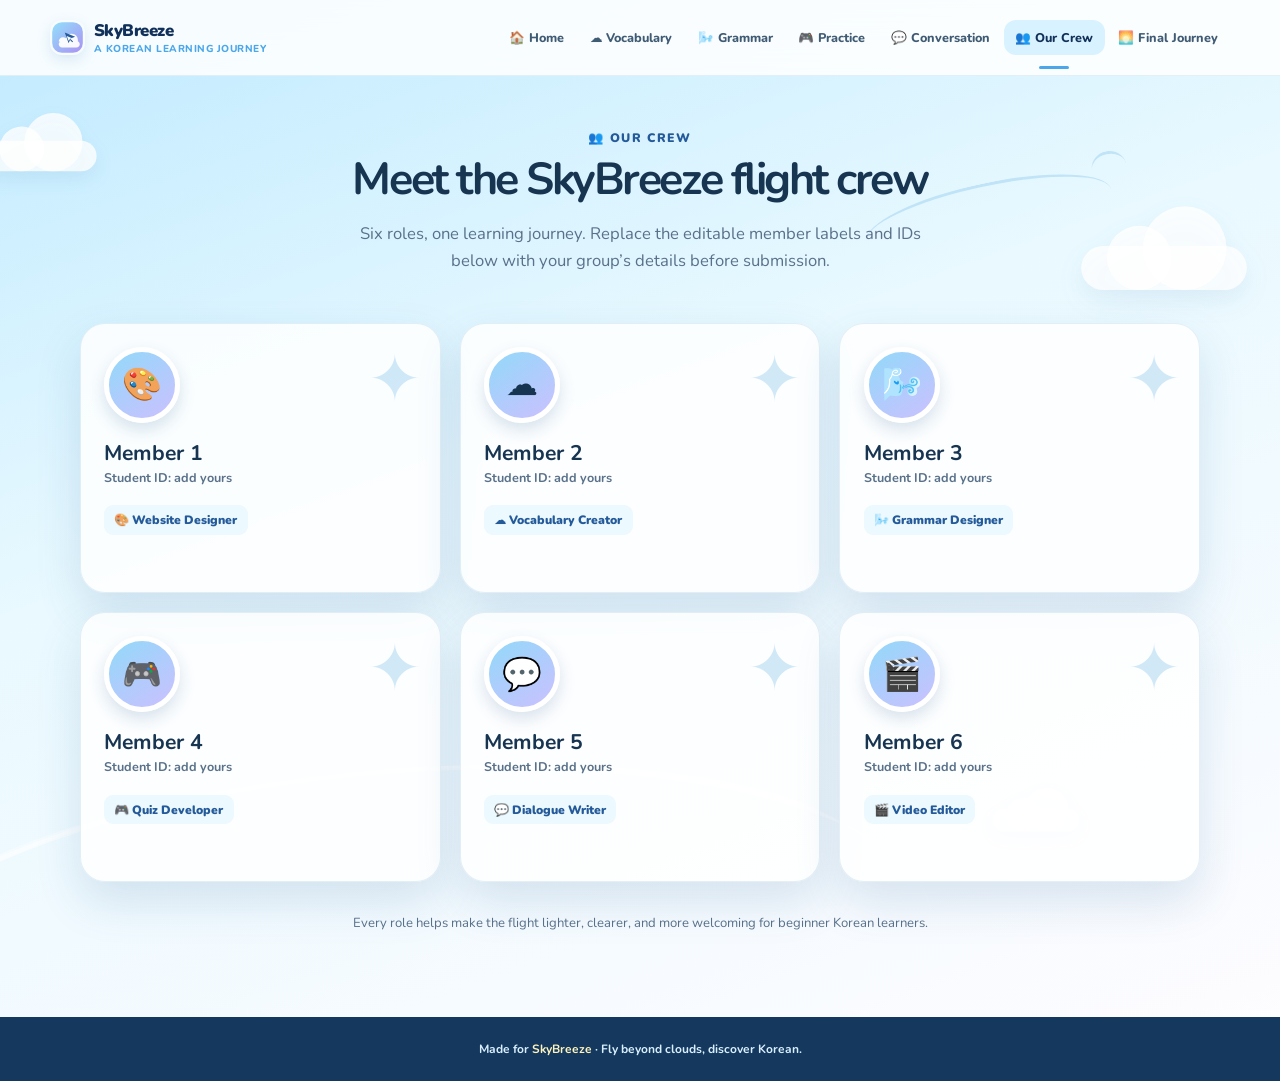
==== crew.html @ 0b3fb472 "feat: create initial website" ====
<!doctype html>
<html lang="en">
<head>
  <meta charset="utf-8"><meta name="viewport" content="width=device-width, initial-scale=1">
  <meta name="description" content="Meet the SkyBreeze Korean learning journey crew.">
  <title>Our Crew | SkyBreeze</title><link rel="icon" href="images/skybreeze-logo.svg" type="image/svg+xml">
  <link rel="preconnect" href="https://fonts.googleapis.com"><link rel="preconnect" href="https://fonts.gstatic.com" crossorigin>
  <link href="https://fonts.googleapis.com/css2?family=Nunito:wght@400;600;700;800;900&display=swap" rel="stylesheet">
  <link rel="stylesheet" href="css/style.css"><script src="js/script.js" defer></script>
</head>
<body>
  <a class="skip-link" href="#main-content">Skip to content</a>
  <header class="site-header"><div class="nav-shell"><a class="brand" href="index.html" aria-label="SkyBreeze home"><img class="brand-mark" src="images/skybreeze-logo.svg" width="35" height="35" alt=""><span>SkyBreeze<small>A Korean Learning Journey</small></span></a><button class="nav-toggle" type="button" aria-label="Open menu" aria-expanded="false">☰</button><nav class="site-nav" aria-label="Main navigation"><a href="index.html">🏠 Home</a><a href="vocabulary.html">☁️ Vocabulary</a><a href="grammar.html">🌬️ Grammar</a><a href="practice.html">🎮 Practice</a><a href="conversation.html">💬 Conversation</a><a class="active" aria-current="page" href="crew.html">👥 Our Crew</a><a href="final.html">🌅 Final Journey</a></nav></div></header>
  <main id="main-content"><section class="page" aria-labelledby="crew-heading"><div class="sky-backdrop"><span class="cloud one"></span><span class="cloud two"></span><span class="cloud three"></span><span class="wind-line wind-a"></span></div><div class="container"><header class="lesson-hero"><p class="eyebrow">👥 Our Crew</p><h1 id="crew-heading" class="section-title">Meet the SkyBreeze flight crew</h1><p class="section-lead">Six roles, one learning journey. Replace the editable member labels and IDs below with your group’s details before submission.</p></header>
    <section class="crew-grid" aria-label="SkyBreeze crew members">
      <article class="crew-card card"><div class="avatar" aria-hidden="true">🎨</div><h2>Member 1</h2><p class="crew-id">Student ID: add yours</p><p class="role">🎨 Website Designer</p></article>
      <article class="crew-card card"><div class="avatar" aria-hidden="true">☁️</div><h2>Member 2</h2><p class="crew-id">Student ID: add yours</p><p class="role">☁️ Vocabulary Creator</p></article>
      <article class="crew-card card"><div class="avatar" aria-hidden="true">🌬️</div><h2>Member 3</h2><p class="crew-id">Student ID: add yours</p><p class="role">🌬️ Grammar Designer</p></article>
      <article class="crew-card card"><div class="avatar" aria-hidden="true">🎮</div><h2>Member 4</h2><p class="crew-id">Student ID: add yours</p><p class="role">🎮 Quiz Developer</p></article>
      <article class="crew-card card"><div class="avatar" aria-hidden="true">💬</div><h2>Member 5</h2><p class="crew-id">Student ID: add yours</p><p class="role">💬 Dialogue Writer</p></article>
      <article class="crew-card card"><div class="avatar" aria-hidden="true">🎬</div><h2>Member 6</h2><p class="crew-id">Student ID: add yours</p><p class="role">🎬 Video Editor</p></article>
    </section><p class="crew-note">Every role helps make the flight lighter, clearer, and more welcoming for beginner Korean learners.</p>
  </div></section></main>
  <footer class="site-footer">Made for <span>SkyBreeze</span> · Fly beyond clouds, discover Korean.</footer>
</body>
</html>
---- css/style.css ----
:root {
  --sky-950: #12315a;
  --sky-800: #245a99;
  --sky-600: #4ca7ea;
  --sky-400: #8ed1f7;
  --sky-200: #d9f2ff;
  --cloud: rgba(255, 255, 255, 0.92);
  --ink: #173451;
  --muted: #5a718a;
  --yellow: #ffd66b;
  --lavender: #c8b6ff;
  --mint: #a7ebd4;
  --coral: #ff9d8c;
  --line: rgba(31, 93, 148, 0.13);
  --shadow: 0 20px 45px rgba(34, 91, 145, 0.15);
  --radius-xl: 32px;
  --radius-lg: 22px;
  --radius-md: 16px;
  font-family: "Nunito", "Segoe UI", system-ui, -apple-system, sans-serif;
  color: var(--ink);
  background: #e6f6ff;
}

* { box-sizing: border-box; }
html { scroll-behavior: smooth; }
body { margin: 0; min-width: 320px; background: #e6f6ff; color: var(--ink); }
button, input { font: inherit; }
button { cursor: pointer; }
a { color: inherit; text-decoration: none; }
img { max-width: 100%; }

.skip-link { position: fixed; left: 1rem; top: -4rem; z-index: 999; padding: .7rem 1rem; border-radius: 12px; background: white; font-weight: 800; }
.skip-link:focus { top: 1rem; }

.site-header { position: fixed; inset: 0 0 auto; z-index: 50; height: 76px; background: rgba(255, 255, 255, 0.86); border-bottom: 1px solid rgba(73, 136, 185, 0.13); backdrop-filter: blur(16px); }
.nav-shell { width: min(1180px, calc(100% - 32px)); height: 100%; margin: auto; display: flex; align-items: center; justify-content: space-between; gap: 1rem; }
.brand { display: inline-flex; align-items: center; gap: .55rem; min-width: max-content; color: var(--sky-950); font-size: 1.05rem; font-weight: 900; letter-spacing: -.03em; }
.brand-mark { display: block; flex: 0 0 35px; width: 35px; height: 35px; border-radius: 12px; box-shadow: 0 5px 14px rgba(66, 128, 190, .17); }
.brand small { display: block; color: var(--sky-600); font-size: .63rem; font-weight: 800; letter-spacing: .05em; text-transform: uppercase; }
.nav-toggle { display: none; align-items: center; justify-content: center; width: 42px; height: 42px; border: 0; border-radius: 12px; background: #e5f5ff; color: var(--sky-950); font-size: 1.25rem; }
.site-nav { display: flex; align-items: center; gap: .15rem; }
.site-nav a { position: relative; padding: .58rem .72rem; border-radius: 12px; color: #405b74; font-size: .79rem; font-weight: 800; white-space: nowrap; transition: .2s ease; }
.site-nav a:hover, .site-nav a:focus-visible { background: #e8f7ff; color: var(--sky-800); outline: none; }
.site-nav a.active { color: var(--sky-950); background: #d9f2ff; }
.site-nav a.active::after { content: ""; position: absolute; bottom: -14px; left: 35%; width: 30%; height: 3px; border-radius: 8px; background: var(--sky-600); }

main { overflow: clip; }
.page { position: relative; min-height: 100vh; padding: 126px 0 72px; isolation: isolate; }
.container { width: min(1120px, calc(100% - 40px)); margin-inline: auto; position: relative; z-index: 1; }
.eyebrow { display: inline-flex; align-items: center; gap: .42rem; margin: 0 0 .7rem; color: var(--sky-800); font-size: .77rem; font-weight: 900; letter-spacing: .11em; text-transform: uppercase; }
.display { margin: 0; font-size: clamp(2.25rem, 5vw, 4.8rem); line-height: .96; letter-spacing: -.065em; }
.section-title { margin: 0; font-size: clamp(1.75rem, 3.6vw, 2.8rem); letter-spacing: -.055em; line-height: 1.04; }
.section-lead { max-width: 610px; margin: 1rem 0 0; color: var(--muted); font-size: 1.04rem; line-height: 1.65; }
.section-head { display: flex; align-items: end; justify-content: space-between; gap: 1.5rem; margin-bottom: 2rem; }
.pill { display: inline-flex; align-items: center; gap: .4rem; padding: .4rem .7rem; border-radius: 999px; background: rgba(255,255,255,.72); border: 1px solid rgba(72, 143, 198, .16); color: var(--sky-800); font-size: .75rem; font-weight: 900; }
.card { border: 1px solid rgba(75, 143, 191, .14); background: rgba(255,255,255,.83); box-shadow: var(--shadow); }
.btn { display: inline-flex; align-items: center; justify-content: center; gap: .5rem; min-height: 48px; padding: .77rem 1.1rem; border: 0; border-radius: 15px; background: var(--sky-800); color: white; box-shadow: 0 10px 22px rgba(36, 90, 153, .22); font-size: .88rem; font-weight: 900; letter-spacing: .02em; transition: transform .2s ease, box-shadow .2s ease, background .2s ease; }
.btn:hover { transform: translateY(-2px); box-shadow: 0 13px 25px rgba(36, 90, 153, .3); background: #174d8a; }
.btn:focus-visible, .answer:focus-visible, .flashcard:focus-visible, .nav-toggle:focus-visible { outline: 3px solid #ffca55; outline-offset: 3px; }
.btn.secondary { background: white; color: var(--sky-800); box-shadow: 0 8px 18px rgba(35, 93, 148, .11); }
.btn.secondary:hover { background: #f7fcff; }
.btn.small { min-height: 38px; padding: .55rem .78rem; border-radius: 12px; font-size: .75rem; }

.sky-backdrop { position: absolute; z-index: -1; inset: 0; overflow: hidden; pointer-events: none; background: linear-gradient(160deg, #bfeaff 0%, #e9f9ff 42%, #fdfcff 100%); }
.sky-backdrop::after { content: ""; position: absolute; width: 85vw; height: 30vw; min-width: 520px; left: -12%; bottom: -11vw; border-radius: 50% 50% 0 0; border-top: 2px solid rgba(255,255,255,.58); box-shadow: 0 -28px 0 -26px rgba(255,255,255,.5), 0 -58px 0 -56px rgba(255,255,255,.35); transform: rotate(-5deg); }
.sky-backdrop.sunset { background: linear-gradient(158deg, #7162b8 0%, #d49cbf 34%, #ffcba2 68%, #fff3ce 100%); }
.sky-backdrop.breeze { background: linear-gradient(145deg, #d7f5ff, #f4efff 54%, #fdfdfc); }
.cloud { position: absolute; display: block; width: 180px; height: 48px; border-radius: 100px; background: rgba(255,255,255,.78); filter: drop-shadow(0 12px 13px rgba(39, 112, 162, .1)); animation: float 7s ease-in-out infinite; }
.cloud::before, .cloud::after { content: ""; position: absolute; bottom: 0; border-radius: 50%; background: inherit; }
.cloud::before { left: 28px; width: 70px; height: 70px; }
.cloud::after { right: 22px; width: 91px; height: 91px; }
.cloud.one { top: 13%; left: -4%; transform: scale(.64); animation-delay: -2s; }
.cloud.two { top: 24%; right: 2%; transform: scale(.92); animation-delay: -5s; }
.cloud.three { bottom: 17%; right: 12%; transform: scale(.48); animation-delay: -3.4s; }
.cloud.four { bottom: 9%; left: 4%; transform: scale(.8); animation-delay: -.8s; }
.wind-line { position: absolute; width: 250px; height: 65px; border-top: 3px solid rgba(84, 169, 221, .25); border-radius: 50%; transform: rotate(-12deg); }
.wind-line::after { content: ""; position: absolute; right: -20px; top: -9px; width: 35px; height: 30px; border-top: inherit; border-radius: 50%; }
.wind-a { top: 18%; right: 13%; }
.wind-b { top: 65%; left: -5%; transform: rotate(9deg) scale(.7); }
.stars { position: absolute; inset: 0; background-image: radial-gradient(circle, rgba(255,255,255,.8) 1.3px, transparent 1.6px), radial-gradient(circle, rgba(255,237,156,.9) 1px, transparent 1.4px); background-size: 94px 87px, 147px 131px; background-position: 21px 15px, 43px 50px; opacity: .78; }
@keyframes float { 0%, 100% { translate: 0 0; } 50% { translate: 0 -12px; } }
@keyframes planeFly { 0% { transform: translate(-12vw, 8vh) rotate(10deg); } 100% { transform: translate(102vw, -24vh) rotate(10deg); } }
@keyframes drift { from { transform: translateX(-10px); } to { transform: translateX(18px); } }

/* Home */
.home-hero { min-height: 690px; display: grid; align-items: center; }
.home-copy { max-width: 650px; padding-bottom: 1rem; }
.home-copy .display { max-width: 570px; color: var(--sky-950); }
.home-copy .display em { font-style: normal; color: var(--sky-600); }
.home-copy .lead { max-width: 560px; margin: 1.2rem 0 1.7rem; color: #496782; font-size: clamp(1rem, 1.6vw, 1.12rem); line-height: 1.65; }
.home-actions { display: flex; flex-wrap: wrap; gap: .75rem; }
.korean-flag { position: absolute; top: 143px; right: max(6%, calc((100% - 1120px) / 2)); width: 104px; height: 70px; display: grid; place-items: center; border: 4px solid white; border-radius: 10px; background: white; box-shadow: var(--shadow); transform: rotate(7deg); }
.taegeuk { position: relative; width: 35px; height: 35px; border-radius: 50%; background: linear-gradient(#ef5a63 0 50%, #367dbe 50%); overflow: hidden; }
.taegeuk::before, .taegeuk::after { content: ""; position: absolute; width: 18px; height: 18px; border-radius: 50%; }.taegeuk::before { top: 0; right: 0; background: #367dbe; }.taegeuk::after { bottom: 0; left: 0; background: #ef5a63; }
.flag-bar { position: absolute; width: 19px; height: 3px; border-radius: 3px; background: #26384e; box-shadow: 0 5px #26384e, 0 10px #26384e; }.bar-a { top: 13px; left: 12px; transform: rotate(56deg); }.bar-b { top: 13px; right: 12px; transform: rotate(-56deg); }.bar-c { bottom: 13px; left: 12px; transform: rotate(-56deg); }.bar-d { bottom: 13px; right: 12px; transform: rotate(56deg); }
.plane { position: absolute; top: 48%; left: 0; z-index: 1; color: #276fb2; font-size: clamp(2rem, 5vw, 4rem); filter: drop-shadow(0 10px 9px rgba(35,84,133,.22)); animation: planeFly 20s linear infinite; }
.route-map { position: absolute; right: max(5%, calc((100% - 1120px) / 2)); bottom: 35px; width: min(41vw, 430px); min-width: 350px; height: 236px; padding: 26px; border-radius: 35px; background: rgba(255,255,255,.65); border: 1px solid rgba(255,255,255,.8); backdrop-filter: blur(8px); box-shadow: var(--shadow); transform: rotate(-2deg); }
.route-map::before { content: ""; position: absolute; inset: 36px 32px 46px; border: 3px dashed rgba(72, 149, 199, .53); border-radius: 51% 33% 47% 42%; transform: rotate(-13deg); }
.route-pin { position: absolute; z-index: 1; width: 38px; height: 38px; display: grid; place-items: center; border: 3px solid white; border-radius: 50%; background: var(--yellow); box-shadow: 0 5px 12px rgba(47,109,153,.2); font-size: 1rem; }
.route-pin.start { left: 37px; bottom: 36px; }
.route-pin.mid { left: 47%; top: 75px; background: var(--lavender); }
.route-pin.end { right: 34px; top: 25px; background: var(--mint); }
.route-label { position: absolute; bottom: 8px; left: 25px; color: var(--sky-800); font-size: .72rem; font-weight: 900; }
.route-label.end { top: 8px; right: 26px; left: auto; bottom: auto; }
.home-section { padding: 85px 0; background: #fff; }
.journey-grid { display: grid; grid-template-columns: repeat(4, 1fr); gap: 1rem; }
.journey-stop { padding: 1.4rem; border-radius: var(--radius-lg); background: linear-gradient(145deg, #f0fbff, #fff); border: 1px solid #e4f2fa; }
.journey-stop .stop-icon { display: grid; width: 44px; height: 44px; place-items: center; border-radius: 14px; background: #d8f3ff; font-size: 1.25rem; }
.journey-stop h3 { margin: .9rem 0 .25rem; font-size: 1rem; }
.journey-stop p { margin: 0; color: var(--muted); font-size: .84rem; line-height: 1.45; }

/* Vocabulary */
.lesson-hero { padding-bottom: 3rem; text-align: center; }
.lesson-hero .section-lead { margin-inline: auto; }
.lesson-title-kr { display: block; margin-top: .45rem; color: var(--sky-600); font-size: clamp(1.45rem, 3vw, 2.15rem); }
.cloud-grid { display: grid; grid-template-columns: repeat(3, 1fr); gap: 1.35rem; }
.vocab-card { position: relative; min-height: 570px; padding: 1.55rem; overflow: hidden; border-radius: 38% 42% 33% 39% / 13% 14% 17% 17%; background: rgba(255,255,255,.9); border: 1px solid rgba(255,255,255,.96); box-shadow: 0 18px 35px rgba(48, 122, 173, .15); transition: transform .25s ease, box-shadow .25s ease; animation: float 6s ease-in-out infinite; }
.vocab-card:nth-child(2n) { animation-delay: -3s; }
.vocab-card:nth-child(3n) { animation-delay: -4.4s; }
.vocab-card:hover { transform: translateY(-8px) scale(1.01); box-shadow: 0 25px 45px rgba(48, 122, 173, .21); }
.vocab-card::after { content: ""; position: absolute; right: -38px; bottom: -56px; width: 150px; height: 120px; border-radius: 50%; background: #dff5ff; opacity: .65; }
.card-number { display: inline-grid; place-items: center; width: 28px; height: 28px; border-radius: 50%; background: var(--sky-200); color: var(--sky-800); font-size: .72rem; font-weight: 900; }
.vocab-word { position: relative; z-index: 1; margin: .8rem 0 0; font-size: 2.25rem; letter-spacing: -.07em; }
.romanization { margin: .1rem 0 .3rem; color: var(--sky-600); font-size: .87rem; font-weight: 800; }
.meaning { margin: 0; color: var(--muted); font-size: .92rem; }
.example { position: relative; z-index: 1; margin: 1.15rem 0; padding: .8rem .9rem; border-radius: 13px; background: #f0faff; color: var(--sky-950); font-size: .84rem; line-height: 1.45; }
.example span { display: block; margin-top: .3rem; color: var(--muted); font-size: .76rem; }
.vocab-list { position: relative; z-index: 1; display: grid; gap: .62rem; margin: 1rem 0 1.05rem; }
.vocab-item { padding: .72rem .75rem; border: 1px solid #dceef8; border-radius: 15px; background: linear-gradient(135deg, #f4fbff, #fff); }
.vocab-item-top { display: flex; align-items: start; justify-content: space-between; gap: .6rem; }
.vocab-item strong { color: var(--sky-950); font-size: 1.18rem; letter-spacing: -.03em; }.vocab-item .romanization { margin: .08rem 0 0; font-size: .7rem; }.vocab-item .meaning { padding-top: .12rem; font-size: .74rem; font-weight: 800; text-align: right; }.vocab-item .example { margin: .42rem 0 0; padding: 0; border-radius: 0; background: transparent; color: #426785; font-size: .72rem; }.vocab-item .example span { margin-top: .1rem; font-size: .68rem; }
.vocab-footer { position: relative; z-index: 1; display: flex; align-items: center; justify-content: space-between; gap: .5rem; }
.student-name { color: var(--muted); font-size: .71rem; font-weight: 800; }
.media-note { max-width: 680px; margin: 2rem auto 0; padding: 1rem 1.2rem; border-radius: 17px; background: rgba(255,255,255,.68); color: var(--muted); font-size: .82rem; line-height: 1.55; text-align: center; }

/* Grammar */
.grammar-layout { display: grid; gap: 1.4rem; }
.grammar-card { position: relative; overflow: hidden; padding: clamp(1.35rem, 3vw, 2rem); border-radius: var(--radius-xl); }
.grammar-card::before { content: ""; position: absolute; z-index: -1; width: 300px; height: 190px; right: -80px; top: -110px; border: 32px solid rgba(173,229,255,.58); border-radius: 50%; }
.grammar-card:nth-child(2)::before { border-color: rgba(215, 200, 255,.52); left: -80px; right: auto; }
.grammar-top { display: flex; align-items: start; justify-content: space-between; gap: 1rem; }
.grammar-number { color: var(--sky-600); font-size: .78rem; font-weight: 900; letter-spacing: .1em; }
.grammar-card h2 { margin: .45rem 0 .35rem; font-size: clamp(1.65rem, 3vw, 2.35rem); letter-spacing: -.06em; }
.grammar-card > p { max-width: 630px; margin: 0; color: var(--muted); }
.dialogue-example { display: grid; gap: .55rem; max-width: 650px; margin: 1.4rem 0 0; padding: 1rem; border-radius: 17px; background: rgba(243,251,255,.8); }
.speech { display: flex; align-items: start; gap: .65rem; }
.speaker { flex: 0 0 27px; display: grid; height: 27px; place-items: center; border-radius: 50%; background: var(--lavender); color: var(--sky-950); font-size: .7rem; font-weight: 900; }
.speech p { margin: .22rem 0; font-weight: 800; }
.grammar-reveal { display: none; margin-top: 1rem; padding: .82rem 1rem; border-left: 4px solid var(--yellow); border-radius: 0 12px 12px 0; background: #fff9e6; color: #705b2f; font-size: .84rem; }
.grammar-reveal.show { display: block; }
.locations-card { padding-bottom: 2.2rem; }
.location-grid { display: grid; grid-template-columns: repeat(3, 1fr); gap: .85rem; margin-top: 1.35rem; }
.location-visual { min-height: 140px; display: grid; place-items: center; padding: .75rem; border-radius: 17px; background: linear-gradient(145deg, #eaf9ff, #fdfcff); border: 1px solid #d9effa; text-align: center; }
.mini-scene { position: relative; width: 106px; height: 72px; margin-bottom: .22rem; }
.mini-box { position: absolute; left: 36px; top: 27px; width: 38px; height: 33px; border-radius: 7px; background: #88c8ee; box-shadow: inset 0 -6px 0 rgba(22,86,140,.16); }
.mini-ball { position: absolute; width: 19px; height: 19px; border-radius: 50%; background: var(--coral); box-shadow: 0 3px 0 rgba(180,79,66,.15); }
.loc-above .mini-ball { top: 2px; left: 45px; } .loc-below .mini-ball { top: 56px; left: 45px; }
.loc-front .mini-ball { top: 37px; left: 14px; } .loc-behind .mini-ball { top: 37px; left: 75px; z-index: -1; }
.loc-beside .mini-ball { top: 31px; left: 79px; } .loc-left .mini-ball { top: 31px; left: 9px; } .loc-right .mini-ball { top: 31px; left: 82px; }
.loc-inside .mini-ball { top: 35px; left: 45px; z-index: 1; background: var(--yellow); } .loc-outside .mini-ball { top: 28px; left: 84px; }
.location-visual strong { display: block; font-size: 1rem; } .location-visual span { color: var(--muted); font-size: .72rem; }

/* Practice */
.practice-head { display: grid; grid-template-columns: 1fr auto; gap: 1rem; align-items: end; margin-bottom: 2rem; }
.score-orb { display: grid; width: 124px; height: 124px; place-items: center; border: 7px solid rgba(255,255,255,.9); border-radius: 50%; background: linear-gradient(145deg, #b7eaff, #cfc5ff); box-shadow: var(--shadow); text-align: center; }
.score-orb strong { display: block; font-size: 1.6rem; line-height: 1; } .score-orb span { color: var(--sky-800); font-size: .68rem; font-weight: 900; text-transform: uppercase; }
.quiz-grid { display: grid; grid-template-columns: repeat(2, 1fr); gap: 1.25rem; }
.quiz-card { padding: 1.35rem; border-radius: var(--radius-lg); }
.quiz-card .quiz-label { display: inline-flex; padding: .28rem .52rem; border-radius: 8px; background: #e5f6ff; color: var(--sky-800); font-size: .68rem; font-weight: 900; text-transform: uppercase; letter-spacing: .07em; }
.quiz-card h2 { margin: .72rem 0 .35rem; font-size: 1.25rem; }
.question { margin: .2rem 0 1rem; font-weight: 800; line-height: 1.45; }
.answers { display: grid; gap: .5rem; }
.answer { width: 100%; min-height: 40px; padding: .55rem .7rem; border: 1px solid #d9eaf5; border-radius: 11px; background: #fff; color: var(--ink); text-align: left; font-size: .82rem; font-weight: 800; transition: .16s ease; }
.answer:hover:not(:disabled) { border-color: #76b9e5; background: #f2fbff; transform: translateX(2px); }
.answer.correct { border-color: #54ba90; background: #e6faef; color: #16714a; }
.answer.wrong { border-color: #f09384; background: #fff0ed; color: #9b3f33; }
.answer:disabled { cursor: default; }
.quiz-feedback { min-height: 20px; margin: .75rem 0 0; color: var(--muted); font-size: .78rem; font-weight: 800; }
.quiz-feedback.good { color: #13734b; } .quiz-feedback.bad { color: #a8493b; }
.location-question { display: flex; gap: .75rem; align-items: center; }
.desk-scene { position: relative; flex: 0 0 104px; height: 80px; border-radius: 14px; background: #e9f8ff; overflow: hidden; }
.desk { position: absolute; bottom: 15px; left: 15px; width: 78px; height: 20px; border-radius: 5px; background: #cf914f; box-shadow: 6px 14px 0 -4px #9c6534, -6px 14px 0 -4px #9c6534; }
.book { position: absolute; bottom: 36px; left: 40px; width: 28px; height: 9px; border-radius: 2px; background: #c8b6ff; transform: rotate(-6deg); }
.particle { position: absolute; color: rgba(38,120,177,.55); font-size: .8rem; }
.particle.a { left: 6%; top: 11%; } .particle.b { right: 10%; top: 22%; }
.grammar-tip { margin: .8rem 0 1rem; padding: .7rem; border-radius: 11px; background: #f1faff; color: #53718d; font-size: .75rem; line-height: 1.45; }
.flash-section { margin-top: 3.4rem; }
.flashcards { display: grid; grid-template-columns: repeat(4, 1fr); gap: .9rem; margin-top: 1.3rem; }
.flashcard { display: block; width: 100%; height: 142px; padding: 0; border: 0; border-radius: 18px; background: transparent; perspective: 900px; text-align: inherit; }
.flash-inner { position: relative; display: block; width: 100%; height: 100%; transform-style: preserve-3d; transition: transform .5s; }
.flashcard.flipped .flash-inner { transform: rotateY(180deg); }
.flash-face { position: absolute; inset: 0; display: grid; place-items: center; padding: 1rem; border-radius: 18px; backface-visibility: hidden; box-shadow: var(--shadow); pointer-events: none; text-align: center; }
.flash-front { background: #fff; font-size: 1.25rem; font-weight: 900; } .flash-back { background: #dff5ff; color: var(--sky-950); transform: rotateY(180deg); font-weight: 900; }
.qr-section { display: grid; grid-template-columns: 1fr auto; gap: 2rem; align-items: center; margin-top: 3.5rem; padding: clamp(1.4rem, 4vw, 2.3rem); border-radius: var(--radius-xl); background: linear-gradient(125deg, #285c98, #4ca7ea); color: white; box-shadow: 0 20px 42px rgba(26,83,138,.25); }
.qr-section h2 { margin: 0; font-size: clamp(1.55rem, 3vw, 2.25rem); letter-spacing: -.05em; } .qr-section p { max-width: 550px; margin: .65rem 0 0; color: #e5f7ff; line-height: 1.55; }
.qr-cloud { width: 138px; height: 118px; display: grid; place-items: center; border: 7px solid rgba(255,255,255,.8); border-radius: 43% 47% 38% 40% / 34% 36% 38% 39%; background: white; transform: rotate(4deg); }
.qr-cloud img { display: block; width: 90px; height: 90px; image-rendering: pixelated; }

/* Conversation */
.conversation-list { display: grid; gap: 1.25rem; }
.conversation-card { display: grid; grid-template-columns: 185px 1fr auto; gap: 1.5rem; align-items: center; padding: 1.4rem; border-radius: var(--radius-xl); }
.scene-card { min-height: 145px; display: grid; place-items: center; border-radius: 21px; background: linear-gradient(145deg, #c9eeff, #f3fbff); font-size: 4rem; }
.conversation-card:nth-child(2) .scene-card { background: linear-gradient(145deg, #e8e2ff, #f5f3ff); }
.conversation-card:nth-child(3) .scene-card { background: linear-gradient(145deg, #fff0c6, #fff9ed); }
.video-kicker { margin: 0; color: var(--sky-600); font-size: .72rem; font-weight: 900; letter-spacing: .1em; text-transform: uppercase; }
.conversation-card h2 { margin: .32rem 0 .8rem; font-size: 1.4rem; }
.dialogue-bubbles { display: grid; gap: .48rem; }
.bubble { width: fit-content; max-width: 100%; padding: .55rem .8rem; border-radius: 14px 14px 14px 4px; background: #eff9ff; font-size: .8rem; line-height: 1.35; }
.bubble.alt { justify-self: end; border-radius: 14px 14px 4px 14px; background: #f2efff; }
.bubble small { display: block; margin-top: .18rem; color: var(--muted); font-size: .67rem; }
.conversation-action { display: grid; gap: .55rem; justify-items: center; text-align: center; }.conversation-action .members { color: var(--muted); font-size: .7rem; font-weight: 800; }

/* Crew */
.crew-grid { display: grid; grid-template-columns: repeat(3, 1fr); gap: 1.2rem; }
.crew-card { position: relative; min-height: 270px; padding: 1.45rem; overflow: hidden; border-radius: 25px; transition: transform .2s ease; }
.crew-card:hover { transform: translateY(-5px); }
.crew-card::after { content: "✦"; position: absolute; right: 18px; top: 12px; color: rgba(80,166,224,.25); font-size: 4rem; }
.avatar { width: 76px; height: 76px; display: grid; place-items: center; border: 5px solid white; border-radius: 50%; background: linear-gradient(145deg, #92d9f9, #cbc0ff); box-shadow: 0 7px 16px rgba(35,89,140,.17); font-size: 2rem; }
.crew-card h2 { margin: 1rem 0 .15rem; font-size: 1.32rem; }.crew-id { margin: 0; color: var(--muted); font-size: .79rem; font-weight: 700; }.role { display: inline-flex; margin-top: 1.2rem; padding: .43rem .64rem; border-radius: 9px; background: #ecf9ff; color: var(--sky-800); font-size: .76rem; font-weight: 900; }
.crew-note { margin-top: 2rem; color: var(--muted); font-size: .82rem; text-align: center; }

/* Final */
.final-page { display: grid; min-height: 100vh; place-items: center; text-align: center; }
.final-content { max-width: 770px; padding: 2rem 0; }.final-content .display { color: #fff; text-shadow: 0 4px 24px rgba(74,47,113,.2); }.final-content .thanks-kr { margin: 1rem 0; color: #fff8cf; font-size: clamp(1.6rem, 3.5vw, 2.45rem); font-weight: 900; }.final-content p { max-width: 610px; margin: auto; color: rgba(255,255,255,.92); line-height: 1.65; }.completion-list { display: grid; grid-template-columns: repeat(2, 1fr); gap: .75rem; margin: 2rem auto; text-align: left; }.completion { padding: .75rem .85rem; border-radius: 14px; background: rgba(255,255,255,.16); border: 1px solid rgba(255,255,255,.25); color: white; font-size: .85rem; font-weight: 800; backdrop-filter: blur(7px); }.final-signoff { margin-top: 2.2rem; color: white; font-size: .9rem; font-weight: 800; }.final-signoff span { display: block; margin-top: .35rem; color: #fff3bd; font-size: .75rem; }.final-plane { margin: .7rem 0 1.4rem; font-size: clamp(3rem, 9vw, 6rem); filter: drop-shadow(0 13px 12px rgba(65,41,96,.25)); transform: rotate(12deg); animation: drift 2.3s ease-in-out infinite alternate; }

/* Modal */
.modal { position: fixed; z-index: 100; inset: 0; display: none; align-items: center; justify-content: center; padding: 1rem; background: rgba(15, 45, 76, .59); backdrop-filter: blur(7px); }.modal.open { display: flex; }.modal-panel { position: relative; width: min(720px, 100%); max-height: min(720px, 90vh); overflow: auto; padding: 1.2rem; border-radius: 25px; background: #fff; box-shadow: 0 24px 70px rgba(4, 29, 54, .38); }.modal-close { position: absolute; top: 12px; right: 12px; display: grid; width: 36px; height: 36px; place-items: center; border: 0; border-radius: 50%; background: #ecf7ff; color: var(--sky-950); font-size: 1.3rem; }.modal-title { margin: .3rem 40px .1rem 0; font-size: 1.5rem; }.modal-meta { margin: 0 0 1rem; color: var(--muted); font-size: .84rem; }.video-stage { position: relative; min-height: 265px; display: grid; place-items: center; overflow: hidden; border-radius: 17px; background: linear-gradient(135deg, #0f578d, #6bc9f0); color: white; }.video-stage::before, .video-stage::after { content: ""; position: absolute; background: rgba(255,255,255,.2); border-radius: 50%; }.video-stage::before { width: 230px; height: 74px; left: -20px; bottom: -8px; }.video-stage::after { width: 170px; height: 60px; right: -20px; top: 22px; }.video-placeholder { position: relative; z-index: 1; max-width: 350px; padding: 1rem; text-align: center; }.play-orb { display: grid; width: 62px; height: 62px; place-items: center; margin: 0 auto .75rem; border: 4px solid rgba(255,255,255,.7); border-radius: 50%; background: rgba(255,255,255,.18); font-size: 1.4rem; }.video-placeholder p { margin: 0; font-size: .84rem; line-height: 1.5; }.video-requirement { padding: .9rem 0 0; color: var(--muted); font-size: .77rem; line-height: 1.55; }.media-player { display: none; width: 100%; border-radius: 17px; background: #061d32; }

.site-footer { padding: 1.5rem; background: #15395e; color: #d9efff; text-align: center; font-size: .75rem; font-weight: 700; }.site-footer span { color: #fff4bb; }

@media (max-width: 1000px) { .site-nav a { padding: .5rem .43rem; font-size: .68rem; }.cloud-grid, .crew-grid { grid-template-columns: repeat(2, 1fr); }.journey-grid { grid-template-columns: repeat(2, 1fr); }.conversation-card { grid-template-columns: 150px 1fr; }.conversation-action { grid-column: 2; justify-items: start; }.route-map { opacity: .76; transform: scale(.88) rotate(-2deg); transform-origin: right bottom; } }
@media (min-width: 761px) and (max-width: 1000px) { .nav-shell > .nav-toggle { display: inline-flex; }.site-nav { position: absolute; top: 60px; left: 12px; right: 12px; display: none; padding: .6rem; border: 1px solid #dceef8; border-radius: 16px; background: rgba(255,255,255,.98); box-shadow: var(--shadow); }.site-nav.open { display: grid; grid-template-columns: repeat(2, 1fr); }.site-nav a { padding: .65rem; font-size: .75rem; }.site-nav a.active::after { bottom: 5px; left: 10%; width: 4px; height: 60%; } }
@media (max-width: 760px) { .site-header { height: 67px; }.nav-shell { width: min(100% - 24px, 1120px); }.brand { font-size: .95rem; }.brand small { display: none; }.nav-shell > .nav-toggle { display: inline-flex !important; }.site-nav { position: absolute; top: 60px; left: 12px; right: 12px; display: none; padding: .6rem; border: 1px solid #dceef8; border-radius: 16px; background: rgba(255,255,255,.98); box-shadow: var(--shadow); }.site-nav.open { display: grid; grid-template-columns: repeat(2, 1fr); }.site-nav a { padding: .65rem; font-size: .75rem; }.site-nav a.active::after { bottom: 5px; left: 10%; width: 4px; height: 60%; }.page { padding-top: 105px; }.container { width: min(100% - 26px, 1120px); }.home-hero { min-height: 720px; align-items: start; padding-top: 3.5rem; }.korean-flag { top: 104px; right: 14px; width: 75px; height: 50px; }.route-map { position: relative; right: auto; bottom: auto; width: 100%; min-width: 0; height: 205px; margin: 3.7rem 0 0; transform: none; opacity: 1; }.plane { top: 61%; }.cloud-grid, .quiz-grid, .crew-grid { grid-template-columns: 1fr; }.location-grid { grid-template-columns: repeat(2, 1fr); }.practice-head, .qr-section { grid-template-columns: 1fr; }.score-orb { width: 105px; height: 105px; }.flashcards { grid-template-columns: repeat(2, 1fr); }.qr-cloud { justify-self: center; }.conversation-card { grid-template-columns: 1fr; gap: 1rem; }.scene-card { min-height: 110px; }.conversation-action { grid-column: auto; justify-items: start; }.completion-list { grid-template-columns: 1fr; }.section-head { display: block; }.section-head .pill { margin-top: 1rem; } }
@media (max-width: 440px) { .home-actions .btn { width: 100%; }.vocab-card { min-height: 315px; }.location-grid { grid-template-columns: 1fr 1fr; gap: .55rem; }.location-visual { min-height: 130px; }.flashcards { gap: .6rem; }.flashcard { height: 114px; }.final-page { padding-top: 96px; }.final-content { padding-inline: .1rem; } }
@media (prefers-reduced-motion: reduce) { *, *::before, *::after { animation-duration: .01ms !important; animation-iteration-count: 1 !important; scroll-behavior: auto !important; transition-duration: .01ms !important; } }
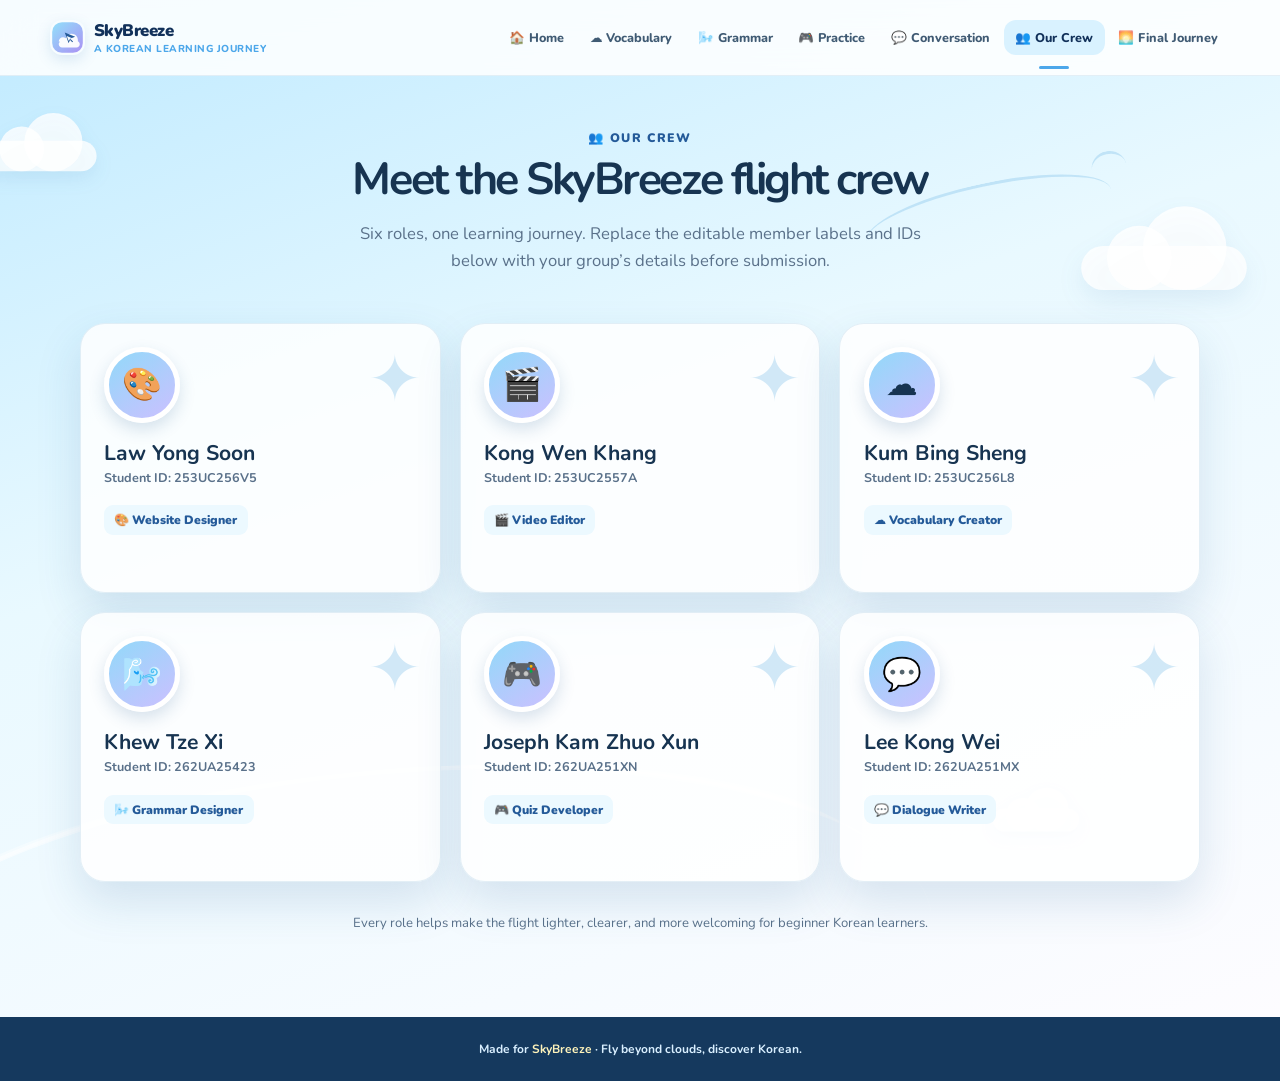
==== commit 714cc680: "feat: add member name" ====
--- a/crew.html
+++ b/crew.html
@@ -13,12 +13,12 @@
   <header class="site-header"><div class="nav-shell"><a class="brand" href="index.html" aria-label="SkyBreeze home"><img class="brand-mark" src="images/skybreeze-logo.svg" width="35" height="35" alt=""><span>SkyBreeze<small>A Korean Learning Journey</small></span></a><button class="nav-toggle" type="button" aria-label="Open menu" aria-expanded="false">☰</button><nav class="site-nav" aria-label="Main navigation"><a href="index.html">🏠 Home</a><a href="vocabulary.html">☁️ Vocabulary</a><a href="grammar.html">🌬️ Grammar</a><a href="practice.html">🎮 Practice</a><a href="conversation.html">💬 Conversation</a><a class="active" aria-current="page" href="crew.html">👥 Our Crew</a><a href="final.html">🌅 Final Journey</a></nav></div></header>
   <main id="main-content"><section class="page" aria-labelledby="crew-heading"><div class="sky-backdrop"><span class="cloud one"></span><span class="cloud two"></span><span class="cloud three"></span><span class="wind-line wind-a"></span></div><div class="container"><header class="lesson-hero"><p class="eyebrow">👥 Our Crew</p><h1 id="crew-heading" class="section-title">Meet the SkyBreeze flight crew</h1><p class="section-lead">Six roles, one learning journey. Replace the editable member labels and IDs below with your group’s details before submission.</p></header>
     <section class="crew-grid" aria-label="SkyBreeze crew members">
-      <article class="crew-card card"><div class="avatar" aria-hidden="true">🎨</div><h2>Member 1</h2><p class="crew-id">Student ID: add yours</p><p class="role">🎨 Website Designer</p></article>
-      <article class="crew-card card"><div class="avatar" aria-hidden="true">☁️</div><h2>Member 2</h2><p class="crew-id">Student ID: add yours</p><p class="role">☁️ Vocabulary Creator</p></article>
-      <article class="crew-card card"><div class="avatar" aria-hidden="true">🌬️</div><h2>Member 3</h2><p class="crew-id">Student ID: add yours</p><p class="role">🌬️ Grammar Designer</p></article>
-      <article class="crew-card card"><div class="avatar" aria-hidden="true">🎮</div><h2>Member 4</h2><p class="crew-id">Student ID: add yours</p><p class="role">🎮 Quiz Developer</p></article>
-      <article class="crew-card card"><div class="avatar" aria-hidden="true">💬</div><h2>Member 5</h2><p class="crew-id">Student ID: add yours</p><p class="role">💬 Dialogue Writer</p></article>
-      <article class="crew-card card"><div class="avatar" aria-hidden="true">🎬</div><h2>Member 6</h2><p class="crew-id">Student ID: add yours</p><p class="role">🎬 Video Editor</p></article>
+      <article class="crew-card card"><div class="avatar" aria-hidden="true">🎨</div><h2>Law Yong Soon</h2><p class="crew-id">Student ID: 253UC256V5</p><p class="role">🎨 Website Designer</p></article>
+      <article class="crew-card card"><div class="avatar" aria-hidden="true">🎬</div><h2>Kong Wen Khang</h2><p class="crew-id">Student ID: 253UC2557A</p><p class="role">🎬 Video Editor</p></article>
+      <article class="crew-card card"><div class="avatar" aria-hidden="true">☁️</div><h2>Kum Bing Sheng</h2><p class="crew-id">Student ID: 253UC256L8</p><p class="role">☁️ Vocabulary Creator</p></article>
+      <article class="crew-card card"><div class="avatar" aria-hidden="true">🌬️</div><h2>Khew Tze Xi</h2><p class="crew-id">Student ID: 262UA25423</p><p class="role">🌬️ Grammar Designer</p></article>
+      <article class="crew-card card"><div class="avatar" aria-hidden="true">🎮</div><h2>Joseph Kam Zhuo Xun</h2><p class="crew-id">Student ID: 262UA251XN</p><p class="role">🎮 Quiz Developer</p></article>
+      <article class="crew-card card"><div class="avatar" aria-hidden="true">💬</div><h2>Lee Kong Wei</h2><p class="crew-id">Student ID: 262UA251MX</p><p class="role">💬 Dialogue Writer</p></article>
     </section><p class="crew-note">Every role helps make the flight lighter, clearer, and more welcoming for beginner Korean learners.</p>
   </div></section></main>
   <footer class="site-footer">Made for <span>SkyBreeze</span> · Fly beyond clouds, discover Korean.</footer>
--- a/css/style.css
+++ b/css/style.css
@@ -120,7 +120,7 @@
 .vocab-card:hover { transform: translateY(-8px) scale(1.01); box-shadow: 0 25px 45px rgba(48, 122, 173, .21); }
 .vocab-card::after { content: ""; position: absolute; right: -38px; bottom: -56px; width: 150px; height: 120px; border-radius: 50%; background: #dff5ff; opacity: .65; }
 .card-number { display: inline-grid; place-items: center; width: 28px; height: 28px; border-radius: 50%; background: var(--sky-200); color: var(--sky-800); font-size: .72rem; font-weight: 900; }
-.vocab-word { position: relative; z-index: 1; margin: .8rem 0 0; font-size: 2.25rem; letter-spacing: -.07em; }
+.vocab-word { position: relative; z-index: 1; margin: .8rem 0 0; font-size: clamp(1.35rem, 2vw, 1.8rem); letter-spacing: -.055em; line-height: 1.05; }
 .romanization { margin: .1rem 0 .3rem; color: var(--sky-600); font-size: .87rem; font-weight: 800; }
 .meaning { margin: 0; color: var(--muted); font-size: .92rem; }
 .example { position: relative; z-index: 1; margin: 1.15rem 0; padding: .8rem .9rem; border-radius: 13px; background: #f0faff; color: var(--sky-950); font-size: .84rem; line-height: 1.45; }
@@ -208,7 +208,7 @@
 .bubble { width: fit-content; max-width: 100%; padding: .55rem .8rem; border-radius: 14px 14px 14px 4px; background: #eff9ff; font-size: .8rem; line-height: 1.35; }
 .bubble.alt { justify-self: end; border-radius: 14px 14px 4px 14px; background: #f2efff; }
 .bubble small { display: block; margin-top: .18rem; color: var(--muted); font-size: .67rem; }
-.conversation-action { display: grid; gap: .55rem; justify-items: center; text-align: center; }.conversation-action .members { color: var(--muted); font-size: .7rem; font-weight: 800; }
+.conversation-action { display: grid; gap: .55rem; justify-items: center; text-align: center; }.conversation-action .members { display: none; }
 
 /* Crew */
 .crew-grid { display: grid; grid-template-columns: repeat(3, 1fr); gap: 1.2rem; }
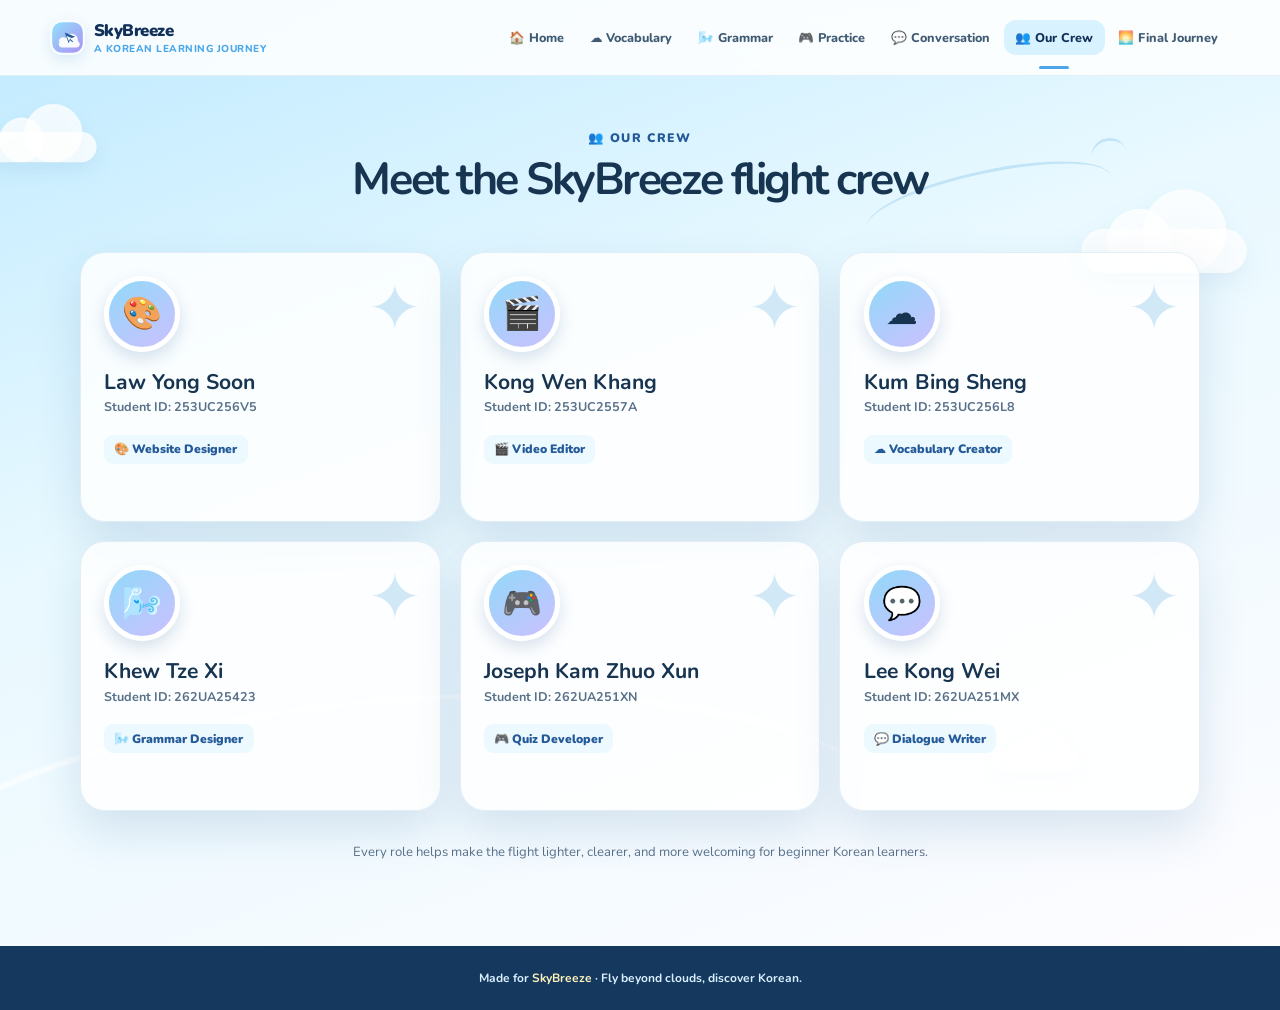
==== commit 2d5f6110: "refactor: remove unnecessary prompts" ====
--- a/crew.html
+++ b/crew.html
@@ -11,7 +11,7 @@
 <body>
   <a class="skip-link" href="#main-content">Skip to content</a>
   <header class="site-header"><div class="nav-shell"><a class="brand" href="index.html" aria-label="SkyBreeze home"><img class="brand-mark" src="images/skybreeze-logo.svg" width="35" height="35" alt=""><span>SkyBreeze<small>A Korean Learning Journey</small></span></a><button class="nav-toggle" type="button" aria-label="Open menu" aria-expanded="false">☰</button><nav class="site-nav" aria-label="Main navigation"><a href="index.html">🏠 Home</a><a href="vocabulary.html">☁️ Vocabulary</a><a href="grammar.html">🌬️ Grammar</a><a href="practice.html">🎮 Practice</a><a href="conversation.html">💬 Conversation</a><a class="active" aria-current="page" href="crew.html">👥 Our Crew</a><a href="final.html">🌅 Final Journey</a></nav></div></header>
-  <main id="main-content"><section class="page" aria-labelledby="crew-heading"><div class="sky-backdrop"><span class="cloud one"></span><span class="cloud two"></span><span class="cloud three"></span><span class="wind-line wind-a"></span></div><div class="container"><header class="lesson-hero"><p class="eyebrow">👥 Our Crew</p><h1 id="crew-heading" class="section-title">Meet the SkyBreeze flight crew</h1><p class="section-lead">Six roles, one learning journey. Replace the editable member labels and IDs below with your group’s details before submission.</p></header>
+  <main id="main-content"><section class="page" aria-labelledby="crew-heading"><div class="sky-backdrop"><span class="cloud one"></span><span class="cloud two"></span><span class="cloud three"></span><span class="wind-line wind-a"></span></div><div class="container"><header class="lesson-hero"><p class="eyebrow">👥 Our Crew</p><h1 id="crew-heading" class="section-title">Meet the SkyBreeze flight crew</h1></header>
     <section class="crew-grid" aria-label="SkyBreeze crew members">
       <article class="crew-card card"><div class="avatar" aria-hidden="true">🎨</div><h2>Law Yong Soon</h2><p class="crew-id">Student ID: 253UC256V5</p><p class="role">🎨 Website Designer</p></article>
       <article class="crew-card card"><div class="avatar" aria-hidden="true">🎬</div><h2>Kong Wen Khang</h2><p class="crew-id">Student ID: 253UC2557A</p><p class="role">🎬 Video Editor</p></article>
--- a/css/style.css
+++ b/css/style.css
@@ -224,7 +224,7 @@
 .final-content { max-width: 770px; padding: 2rem 0; }.final-content .display { color: #fff; text-shadow: 0 4px 24px rgba(74,47,113,.2); }.final-content .thanks-kr { margin: 1rem 0; color: #fff8cf; font-size: clamp(1.6rem, 3.5vw, 2.45rem); font-weight: 900; }.final-content p { max-width: 610px; margin: auto; color: rgba(255,255,255,.92); line-height: 1.65; }.completion-list { display: grid; grid-template-columns: repeat(2, 1fr); gap: .75rem; margin: 2rem auto; text-align: left; }.completion { padding: .75rem .85rem; border-radius: 14px; background: rgba(255,255,255,.16); border: 1px solid rgba(255,255,255,.25); color: white; font-size: .85rem; font-weight: 800; backdrop-filter: blur(7px); }.final-signoff { margin-top: 2.2rem; color: white; font-size: .9rem; font-weight: 800; }.final-signoff span { display: block; margin-top: .35rem; color: #fff3bd; font-size: .75rem; }.final-plane { margin: .7rem 0 1.4rem; font-size: clamp(3rem, 9vw, 6rem); filter: drop-shadow(0 13px 12px rgba(65,41,96,.25)); transform: rotate(12deg); animation: drift 2.3s ease-in-out infinite alternate; }
 
 /* Modal */
-.modal { position: fixed; z-index: 100; inset: 0; display: none; align-items: center; justify-content: center; padding: 1rem; background: rgba(15, 45, 76, .59); backdrop-filter: blur(7px); }.modal.open { display: flex; }.modal-panel { position: relative; width: min(720px, 100%); max-height: min(720px, 90vh); overflow: auto; padding: 1.2rem; border-radius: 25px; background: #fff; box-shadow: 0 24px 70px rgba(4, 29, 54, .38); }.modal-close { position: absolute; top: 12px; right: 12px; display: grid; width: 36px; height: 36px; place-items: center; border: 0; border-radius: 50%; background: #ecf7ff; color: var(--sky-950); font-size: 1.3rem; }.modal-title { margin: .3rem 40px .1rem 0; font-size: 1.5rem; }.modal-meta { margin: 0 0 1rem; color: var(--muted); font-size: .84rem; }.video-stage { position: relative; min-height: 265px; display: grid; place-items: center; overflow: hidden; border-radius: 17px; background: linear-gradient(135deg, #0f578d, #6bc9f0); color: white; }.video-stage::before, .video-stage::after { content: ""; position: absolute; background: rgba(255,255,255,.2); border-radius: 50%; }.video-stage::before { width: 230px; height: 74px; left: -20px; bottom: -8px; }.video-stage::after { width: 170px; height: 60px; right: -20px; top: 22px; }.video-placeholder { position: relative; z-index: 1; max-width: 350px; padding: 1rem; text-align: center; }.play-orb { display: grid; width: 62px; height: 62px; place-items: center; margin: 0 auto .75rem; border: 4px solid rgba(255,255,255,.7); border-radius: 50%; background: rgba(255,255,255,.18); font-size: 1.4rem; }.video-placeholder p { margin: 0; font-size: .84rem; line-height: 1.5; }.video-requirement { padding: .9rem 0 0; color: var(--muted); font-size: .77rem; line-height: 1.55; }.media-player { display: none; width: 100%; border-radius: 17px; background: #061d32; }
+.modal { position: fixed; z-index: 100; inset: 0; display: none; align-items: center; justify-content: center; padding: 1rem; background: rgba(15, 45, 76, .59); backdrop-filter: blur(7px); }.modal.open { display: flex; }.modal-panel { position: relative; width: min(720px, 100%); max-height: min(720px, 90vh); overflow: auto; padding: 1.2rem; border-radius: 25px; background: #fff; box-shadow: 0 24px 70px rgba(4, 29, 54, .38); }.modal-close { position: absolute; top: 12px; right: 12px; display: grid; width: 36px; height: 36px; place-items: center; border: 0; border-radius: 50%; background: #ecf7ff; color: var(--sky-950); font-size: 1.3rem; }.modal-title { margin: .3rem 40px .1rem 0; font-size: 1.5rem; }.modal-meta { margin: 0 0 1rem; color: var(--muted); font-size: .84rem; }.video-stage { position: relative; min-height: 265px; display: grid; place-items: center; overflow: hidden; border-radius: 17px; background: linear-gradient(135deg, #0f578d, #6bc9f0); color: white; }.video-stage::before, .video-stage::after { content: ""; position: absolute; background: rgba(255,255,255,.2); border-radius: 50%; }.video-stage::before { width: 230px; height: 74px; left: -20px; bottom: -8px; }.video-stage::after { width: 170px; height: 60px; right: -20px; top: 22px; }.video-placeholder { position: relative; z-index: 1; max-width: 350px; padding: 1rem; text-align: center; }.video-placeholder[hidden] { display: none; }.play-orb { display: grid; width: 62px; height: 62px; place-items: center; margin: 0 auto .75rem; border: 4px solid rgba(255,255,255,.7); border-radius: 50%; background: rgba(255,255,255,.18); font-size: 1.4rem; }.video-placeholder p { margin: 0; font-size: .84rem; line-height: 1.5; }.video-requirement { padding: .9rem 0 0; color: var(--muted); font-size: .77rem; line-height: 1.55; }.media-player { position: relative; z-index: 2; display: block; width: 100%; max-height: 390px; border-radius: 17px; background: #061d32; }.media-player[hidden] { display: none; }
 
 .site-footer { padding: 1.5rem; background: #15395e; color: #d9efff; text-align: center; font-size: .75rem; font-weight: 700; }.site-footer span { color: #fff4bb; }
 
